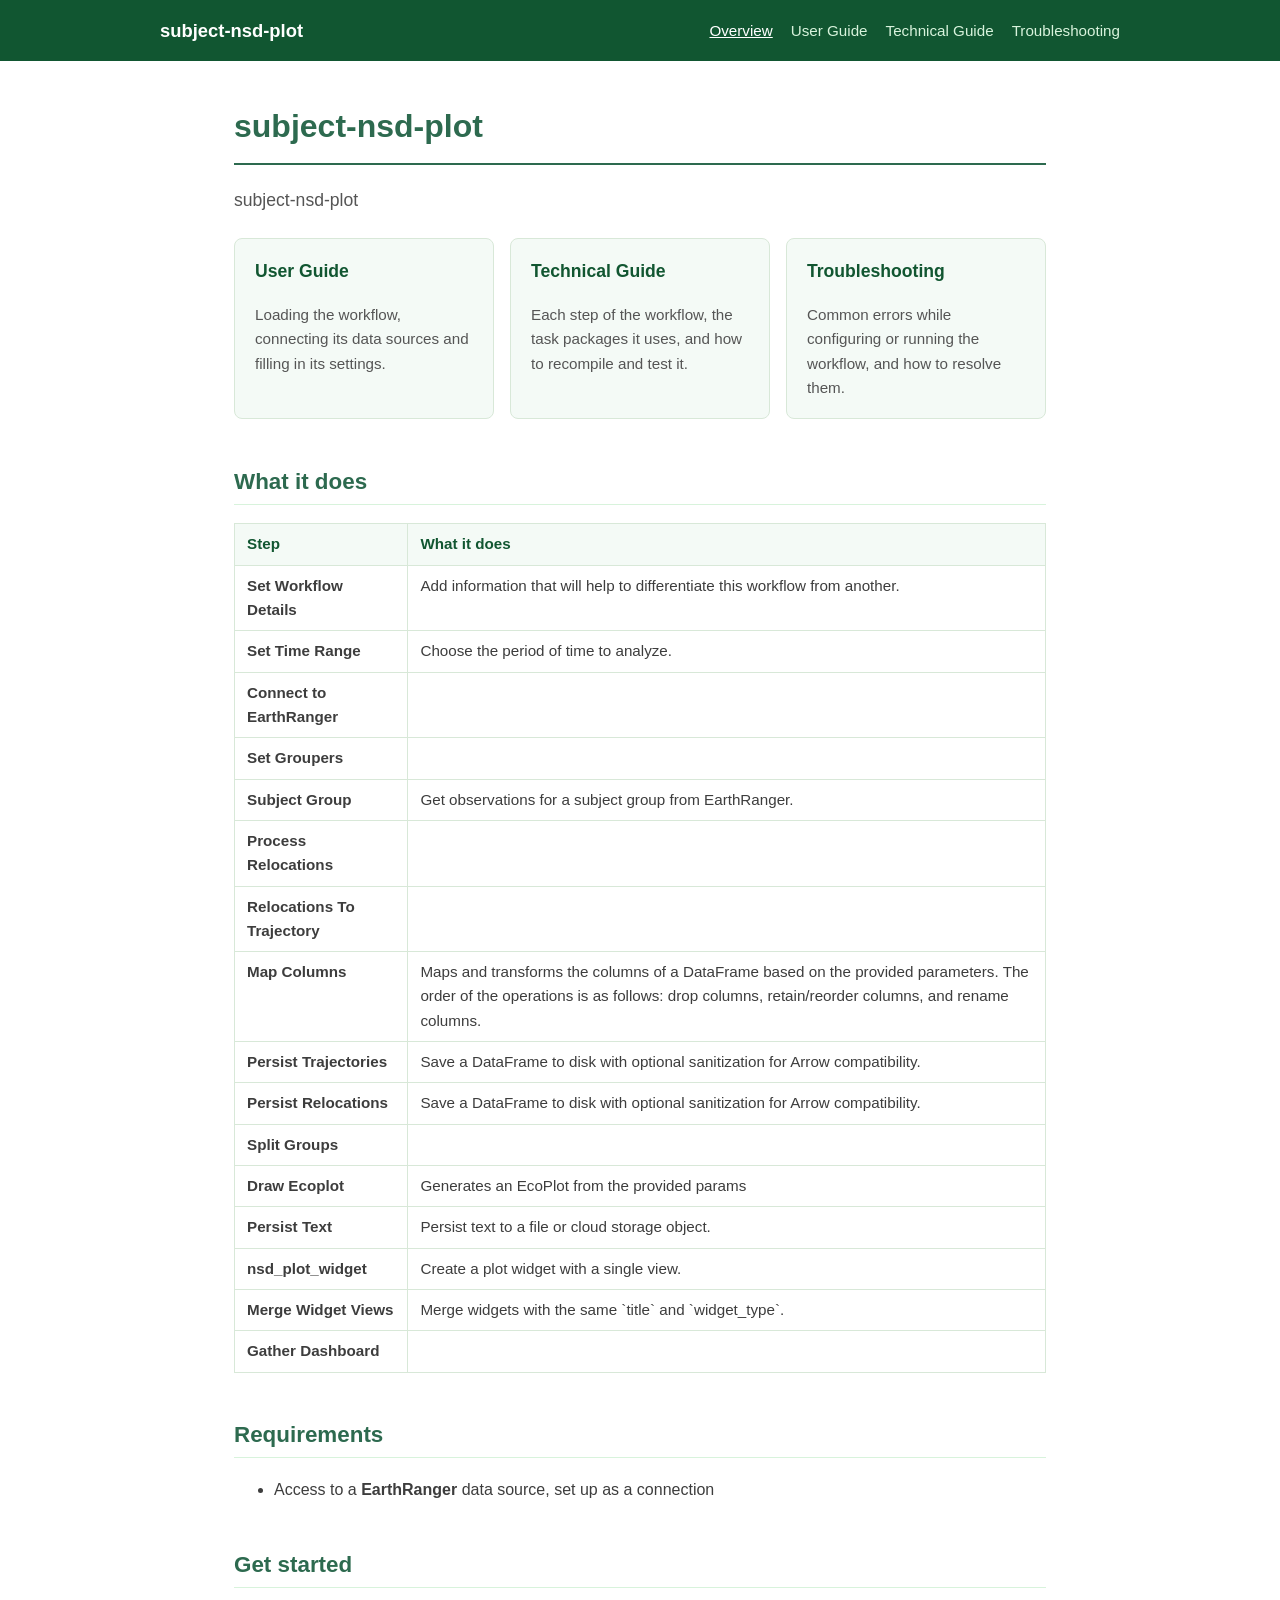
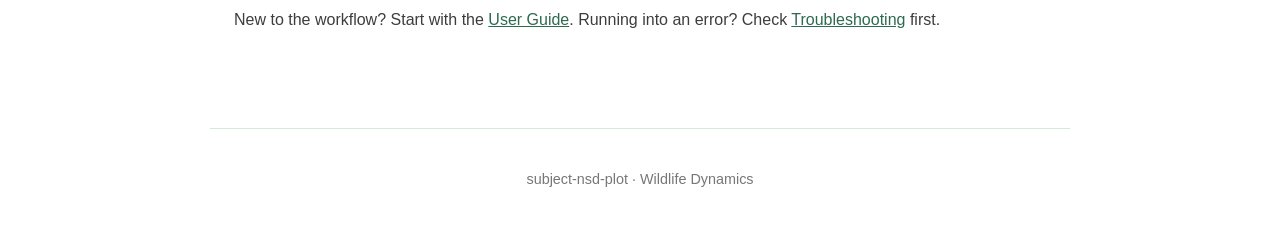
==== docs/index.html @ f8641669 "subject-nsd-plot v0.0.0, compiled from Ecoscope Studio" ====
<!DOCTYPE html>
<html lang="en">
<head>
  <meta charset="utf-8" />
  <meta name="viewport" content="width=device-width, initial-scale=1.0" />
  <title>subject-nsd-plot</title>
  <link rel="stylesheet" href="assets/style.css" />
</head>
<body>
  <header class="site-header">
    <div class="bar">
      <a class="brand" href="index.html">subject-nsd-plot</a>
      <nav>
        <a href="index.html" class="active">Overview</a>
        <a href="user-guide.html">User Guide</a>
        <a href="technical-guide.html">Technical Guide</a>
        <a href="troubleshooting.html">Troubleshooting</a>
      </nav>
    </div>
  </header>

  <main>
    <h1>subject-nsd-plot</h1>
    <p class="lede">subject-nsd-plot</p>

    <div class="card-grid">
      <a class="card" href="user-guide.html">
        <h3>User Guide</h3>
        <p>Loading the workflow, connecting its data sources and filling in its settings.</p>
      </a>
      <a class="card" href="technical-guide.html">
        <h3>Technical Guide</h3>
        <p>Each step of the workflow, the task packages it uses, and how to recompile and test it.</p>
      </a>
      <a class="card" href="troubleshooting.html">
        <h3>Troubleshooting</h3>
        <p>Common errors while configuring or running the workflow, and how to resolve them.</p>
      </a>
    </div>

    <h2>What it does</h2>
    <table>
      <thead><tr><th>Step</th><th>What it does</th></tr></thead>
      <tbody><tr><td><strong>Set Workflow Details</strong></td><td>Add information that will help to differentiate this workflow from another.</td></tr><tr><td><strong>Set Time Range</strong></td><td>Choose the period of time to analyze.</td></tr><tr><td><strong>Connect to EarthRanger</strong></td><td></td></tr><tr><td><strong>Set Groupers</strong></td><td></td></tr><tr><td><strong>Subject Group</strong></td><td>Get observations for a subject group from EarthRanger.</td></tr><tr><td><strong>Process Relocations</strong></td><td></td></tr><tr><td><strong>Relocations To Trajectory</strong></td><td></td></tr><tr><td><strong>Map Columns</strong></td><td>Maps and transforms the columns of a DataFrame based on the provided parameters. The order of the operations is as follows: drop columns, retain/reorder columns, and rename columns.</td></tr><tr><td><strong>Persist Trajectories</strong></td><td>Save a DataFrame to disk with optional sanitization for Arrow compatibility.</td></tr><tr><td><strong>Persist Relocations</strong></td><td>Save a DataFrame to disk with optional sanitization for Arrow compatibility.</td></tr><tr><td><strong>Split Groups</strong></td><td></td></tr><tr><td><strong>Draw Ecoplot</strong></td><td>Generates an EcoPlot from the provided params</td></tr><tr><td><strong>Persist Text</strong></td><td>Persist text to a file or cloud storage object.</td></tr><tr><td><strong>nsd_plot_widget</strong></td><td>Create a plot widget with a single view.</td></tr><tr><td><strong>Merge Widget Views</strong></td><td>Merge widgets with the same `title` and `widget_type`.</td></tr><tr><td><strong>Gather Dashboard</strong></td><td></td></tr></tbody>
    </table>

    <h2>Requirements</h2>
    <ul><li>Access to a <strong>EarthRanger</strong> data source, set up as a connection</li></ul>

    <h2>Get started</h2>
    <p>New to the workflow? Start with the <a href="user-guide.html">User Guide</a>. Running into an error? Check <a href="troubleshooting.html">Troubleshooting</a> first.</p>
  </main>

  <footer class="site-footer">
    <p>subject-nsd-plot &middot; Wildlife Dynamics</p>
  </footer>
</body>
</html>
---- docs/assets/style.css ----
:root {
  --green-dark: #115631;
  --green-mid: #2d6a4f;
  --green-light: #d8f3dc;
  --green-pale: #f4faf6;
  --amber: #e7a553;
  --slate: #3d3d3d;
  --grey-border: #d8e8d8;
}

* { box-sizing: border-box; }

body {
  font-family: -apple-system, BlinkMacSystemFont, "Segoe UI", sans-serif;
  color: var(--slate);
  line-height: 1.6;
  margin: 0;
  background: #fff;
}

.site-header {
  background: var(--green-dark);
  color: #fff;
  padding: 0 24px;
}

.site-header .bar {
  max-width: 960px;
  margin: 0 auto;
  display: flex;
  align-items: center;
  justify-content: space-between;
  flex-wrap: wrap;
  padding: 16px 0;
  gap: 12px;
}

.site-header .brand {
  font-weight: 700;
  font-size: 1.15em;
  color: #fff;
  text-decoration: none;
}

.site-header nav {
  display: flex;
  gap: 18px;
  flex-wrap: wrap;
}

.site-header nav a {
  color: var(--green-light);
  text-decoration: none;
  font-size: 0.95em;
}

.site-header nav a:hover,
.site-header nav a.active {
  color: #fff;
  text-decoration: underline;
}

main {
  max-width: 860px;
  margin: 0 auto;
  padding: 40px 24px 80px;
}

h1 {
  font-size: 2em;
  border-bottom: 2px solid var(--green-mid);
  padding-bottom: 10px;
  color: var(--green-mid);
  margin-top: 0;
}

h2 {
  font-size: 1.4em;
  color: var(--green-mid);
  margin-top: 2em;
  border-bottom: 1px solid var(--green-light);
  padding-bottom: 4px;
}

h3 {
  font-size: 1.1em;
  color: #40916c;
  margin-top: 1.5em;
}

p.lede {
  font-size: 1.1em;
  color: #555;
}

a { color: var(--green-mid); }

img {
  max-width: 100%;
  border: 1px solid var(--grey-border);
  border-radius: 6px;
  margin: 16px 0;
  box-shadow: 0 2px 8px rgba(0,0,0,0.1);
}

pre {
  background: #f4f4f4;
  padding: 12px 16px;
  border-radius: 6px;
  font-size: 0.9em;
  overflow-x: auto;
  border-left: 4px solid #52b788;
}

code {
  background: var(--green-pale);
  padding: 2px 5px;
  border-radius: 4px;
  font-size: 0.9em;
}

pre code { background: none; padding: 0; }

table {
  border-collapse: collapse;
  width: 100%;
  margin: 16px 0;
  font-size: 0.95em;
}

th, td {
  border: 1px solid var(--grey-border);
  padding: 8px 12px;
  text-align: left;
  vertical-align: top;
}

th {
  background: var(--green-pale);
  color: var(--green-dark);
}

hr {
  border: none;
  border-top: 1px solid var(--grey-border);
  margin: 2em 0;
}

.card-grid {
  display: grid;
  grid-template-columns: repeat(auto-fit, minmax(220px, 1fr));
  gap: 16px;
  margin: 24px 0;
}

.card {
  border: 1px solid var(--grey-border);
  border-radius: 8px;
  padding: 18px 20px;
  text-decoration: none;
  color: var(--slate);
  background: var(--green-pale);
  transition: box-shadow 0.15s ease, transform 0.15s ease;
}

.card:hover {
  box-shadow: 0 4px 14px rgba(17, 86, 49, 0.15);
  transform: translateY(-2px);
}

.card h3 {
  margin-top: 0;
  color: var(--green-dark);
}

.card p {
  margin-bottom: 0;
  color: #555;
  font-size: 0.95em;
}

.badge {
  display: inline-block;
  background: var(--amber);
  color: #3d2b00;
  font-size: 0.75em;
  font-weight: 600;
  padding: 2px 8px;
  border-radius: 10px;
  margin-left: 8px;
  vertical-align: middle;
}

.error-block {
  border-left: 4px solid var(--amber);
  background: #fdf6ec;
  border-radius: 6px;
  padding: 4px 18px;
  margin: 18px 0;
}

.error-block .symptom {
  font-weight: 600;
  color: var(--green-dark);
}

p.note {
  border-left: 4px solid var(--amber);
  background: #fff8e1;
  border-radius: 6px;
  padding: 10px 16px;
  margin: 16px 0;
  font-size: 0.95em;
}

footer.site-footer {
  max-width: 860px;
  margin: 0 auto;
  padding: 24px;
  color: #777;
  font-size: 0.9em;
  border-top: 1px solid var(--grey-border);
  text-align: center;
}

footer.site-footer a { color: var(--green-mid); }
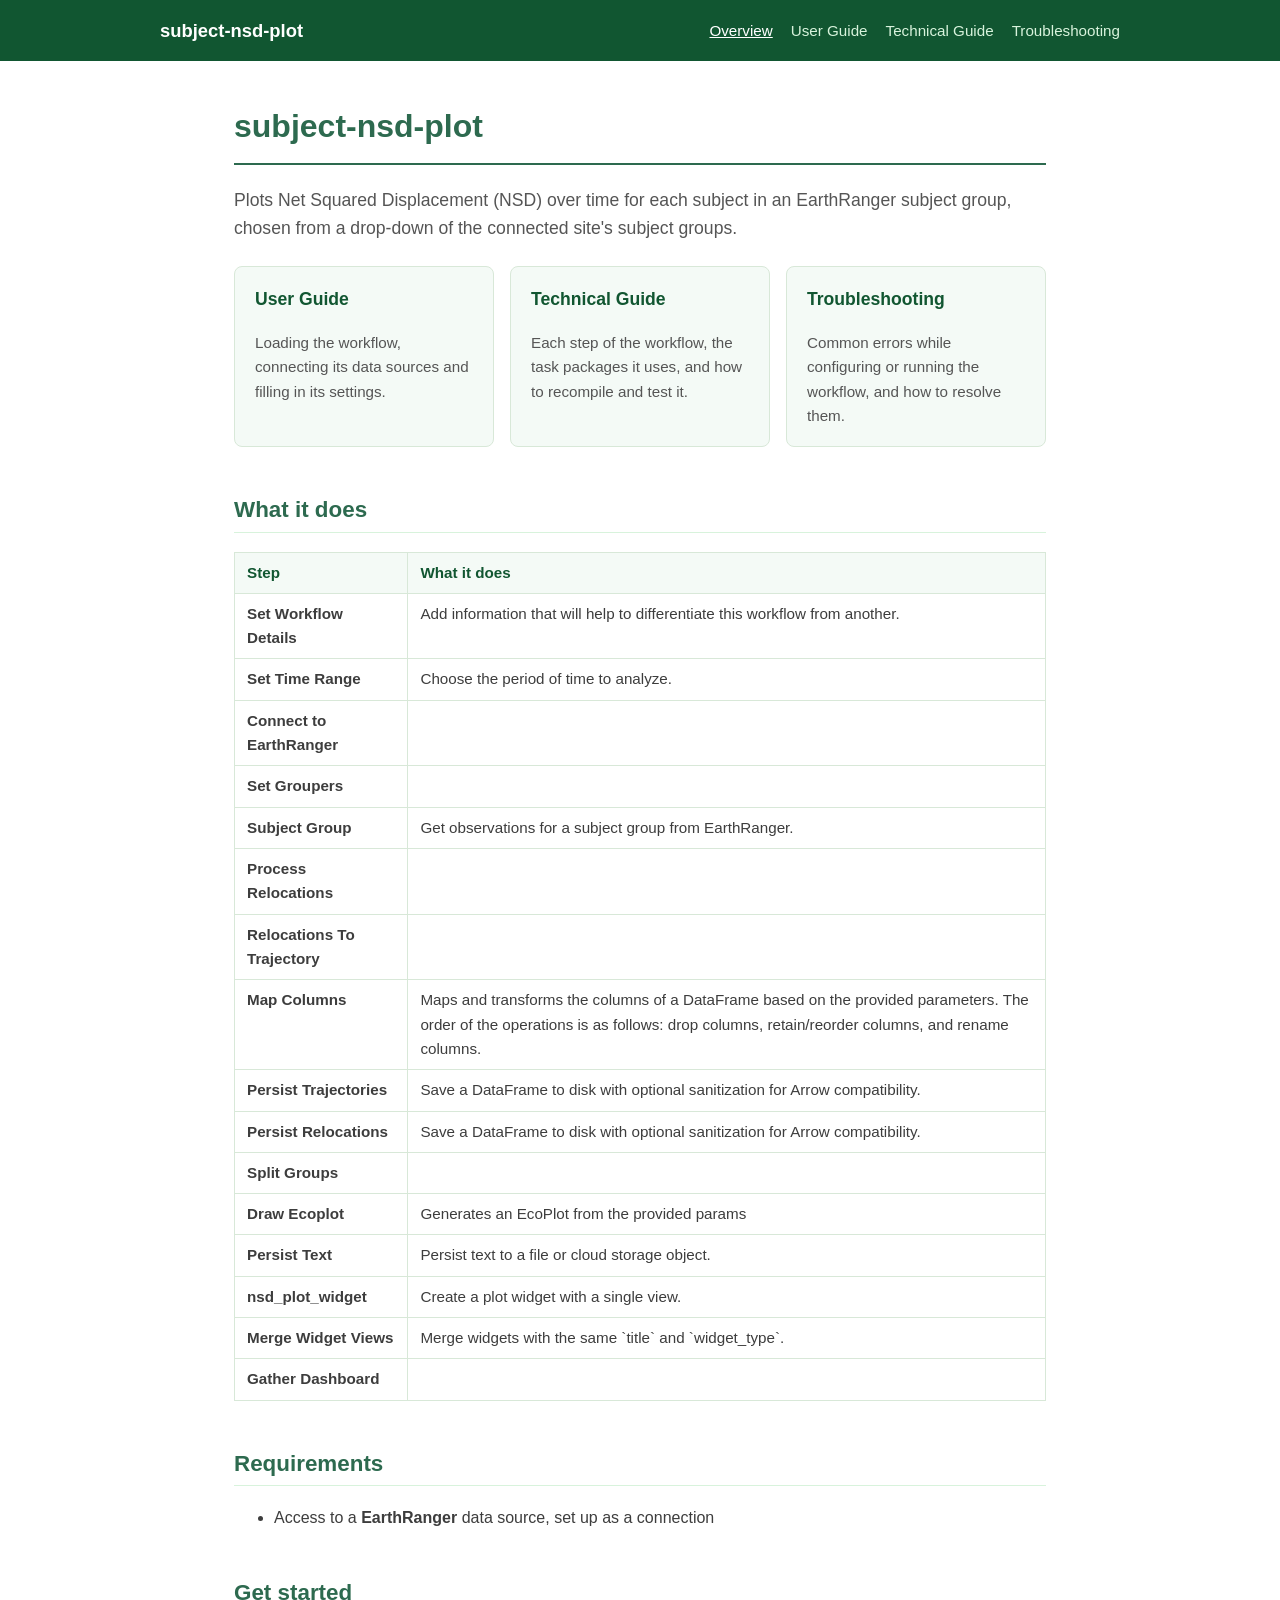
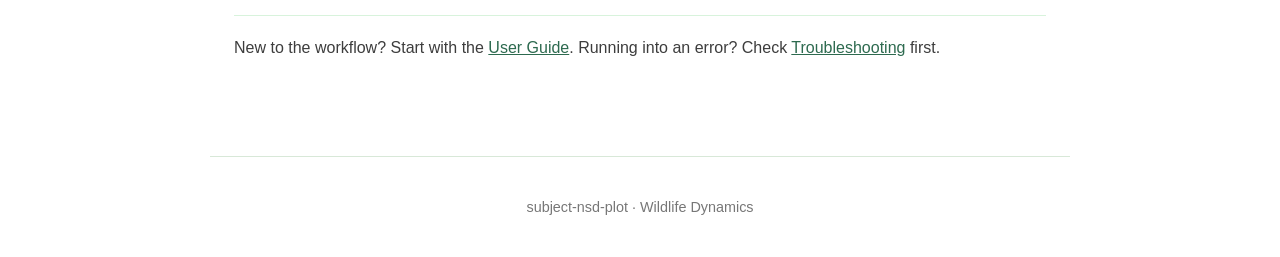
==== commit c0512754: "Include readme and user guide. Include subject drop-down options on the config form" ====
--- a/docs/index.html
+++ b/docs/index.html
@@ -21,7 +21,7 @@
 
   <main>
     <h1>subject-nsd-plot</h1>
-    <p class="lede">subject-nsd-plot</p>
+    <p class="lede">Plots Net Squared Displacement (NSD) over time for each subject in an EarthRanger subject group, chosen from a drop-down of the connected site's subject groups.</p>
 
     <div class="card-grid">
       <a class="card" href="user-guide.html">
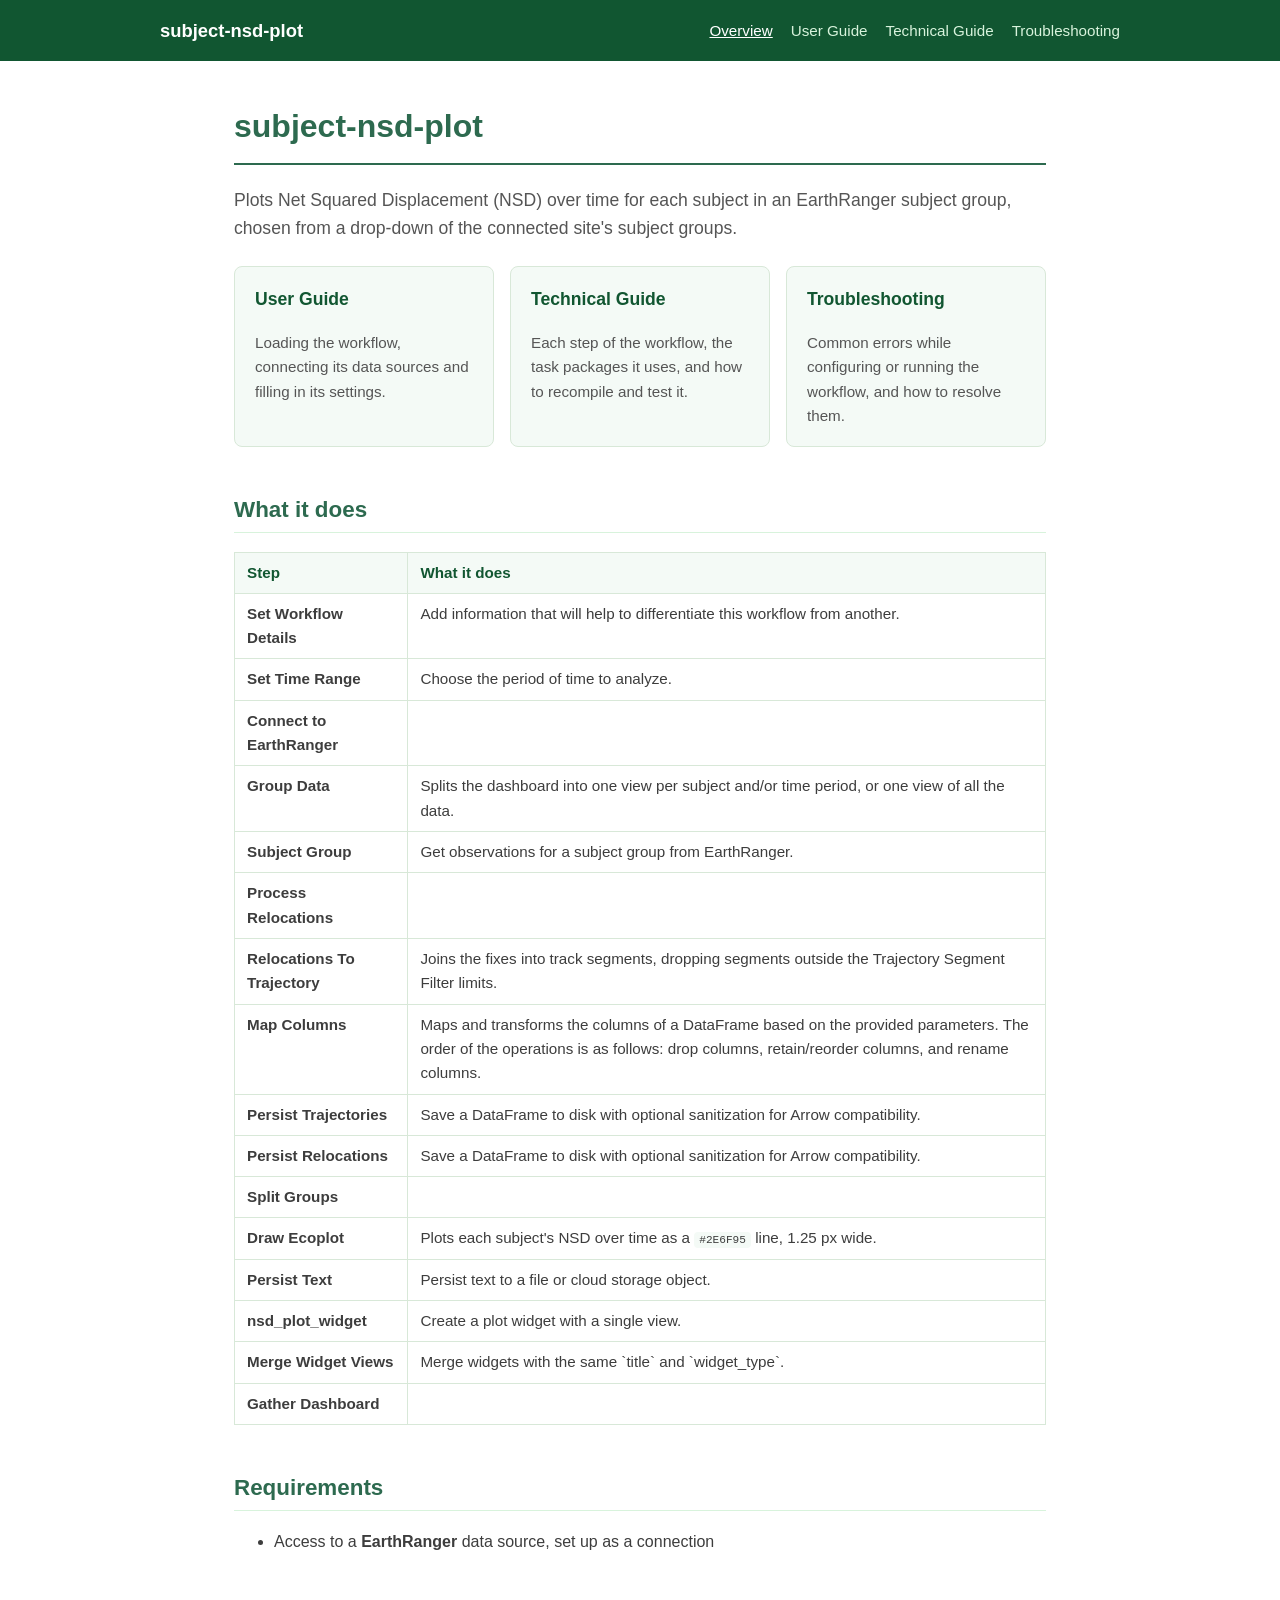
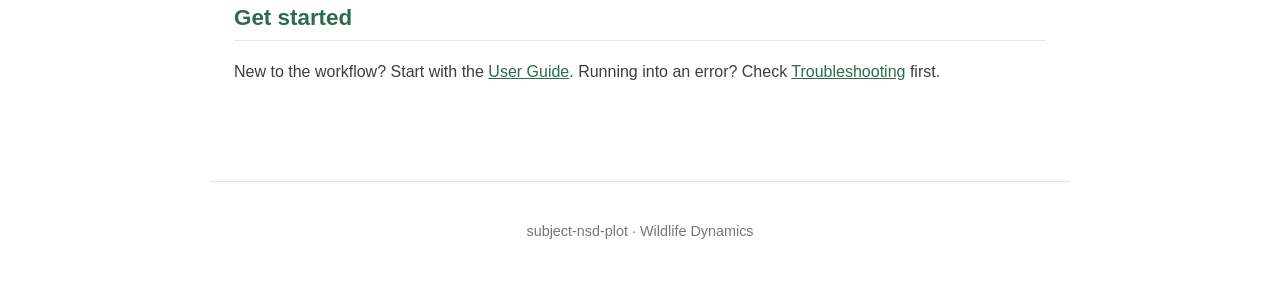
==== commit 287f8d62: "Expose the trajectory segment filter, trim requirements, enlarge NSD plot - Drop ecoscope-workflows-" ====
--- a/docs/index.html
+++ b/docs/index.html
@@ -41,7 +41,7 @@
     <h2>What it does</h2>
     <table>
       <thead><tr><th>Step</th><th>What it does</th></tr></thead>
-      <tbody><tr><td><strong>Set Workflow Details</strong></td><td>Add information that will help to differentiate this workflow from another.</td></tr><tr><td><strong>Set Time Range</strong></td><td>Choose the period of time to analyze.</td></tr><tr><td><strong>Connect to EarthRanger</strong></td><td></td></tr><tr><td><strong>Set Groupers</strong></td><td></td></tr><tr><td><strong>Subject Group</strong></td><td>Get observations for a subject group from EarthRanger.</td></tr><tr><td><strong>Process Relocations</strong></td><td></td></tr><tr><td><strong>Relocations To Trajectory</strong></td><td></td></tr><tr><td><strong>Map Columns</strong></td><td>Maps and transforms the columns of a DataFrame based on the provided parameters. The order of the operations is as follows: drop columns, retain/reorder columns, and rename columns.</td></tr><tr><td><strong>Persist Trajectories</strong></td><td>Save a DataFrame to disk with optional sanitization for Arrow compatibility.</td></tr><tr><td><strong>Persist Relocations</strong></td><td>Save a DataFrame to disk with optional sanitization for Arrow compatibility.</td></tr><tr><td><strong>Split Groups</strong></td><td></td></tr><tr><td><strong>Draw Ecoplot</strong></td><td>Generates an EcoPlot from the provided params</td></tr><tr><td><strong>Persist Text</strong></td><td>Persist text to a file or cloud storage object.</td></tr><tr><td><strong>nsd_plot_widget</strong></td><td>Create a plot widget with a single view.</td></tr><tr><td><strong>Merge Widget Views</strong></td><td>Merge widgets with the same `title` and `widget_type`.</td></tr><tr><td><strong>Gather Dashboard</strong></td><td></td></tr></tbody>
+      <tbody><tr><td><strong>Set Workflow Details</strong></td><td>Add information that will help to differentiate this workflow from another.</td></tr><tr><td><strong>Set Time Range</strong></td><td>Choose the period of time to analyze.</td></tr><tr><td><strong>Connect to EarthRanger</strong></td><td></td></tr><tr><td><strong>Group Data</strong></td><td>Splits the dashboard into one view per subject and/or time period, or one view of all the data.</td></tr><tr><td><strong>Subject Group</strong></td><td>Get observations for a subject group from EarthRanger.</td></tr><tr><td><strong>Process Relocations</strong></td><td></td></tr><tr><td><strong>Relocations To Trajectory</strong></td><td>Joins the fixes into track segments, dropping segments outside the Trajectory Segment Filter limits.</td></tr><tr><td><strong>Map Columns</strong></td><td>Maps and transforms the columns of a DataFrame based on the provided parameters. The order of the operations is as follows: drop columns, retain/reorder columns, and rename columns.</td></tr><tr><td><strong>Persist Trajectories</strong></td><td>Save a DataFrame to disk with optional sanitization for Arrow compatibility.</td></tr><tr><td><strong>Persist Relocations</strong></td><td>Save a DataFrame to disk with optional sanitization for Arrow compatibility.</td></tr><tr><td><strong>Split Groups</strong></td><td></td></tr><tr><td><strong>Draw Ecoplot</strong></td><td>Plots each subject's NSD over time as a <code>#2E6F95</code> line, 1.25 px wide.</td></tr><tr><td><strong>Persist Text</strong></td><td>Persist text to a file or cloud storage object.</td></tr><tr><td><strong>nsd_plot_widget</strong></td><td>Create a plot widget with a single view.</td></tr><tr><td><strong>Merge Widget Views</strong></td><td>Merge widgets with the same `title` and `widget_type`.</td></tr><tr><td><strong>Gather Dashboard</strong></td><td></td></tr></tbody>
     </table>
 
     <h2>Requirements</h2>
